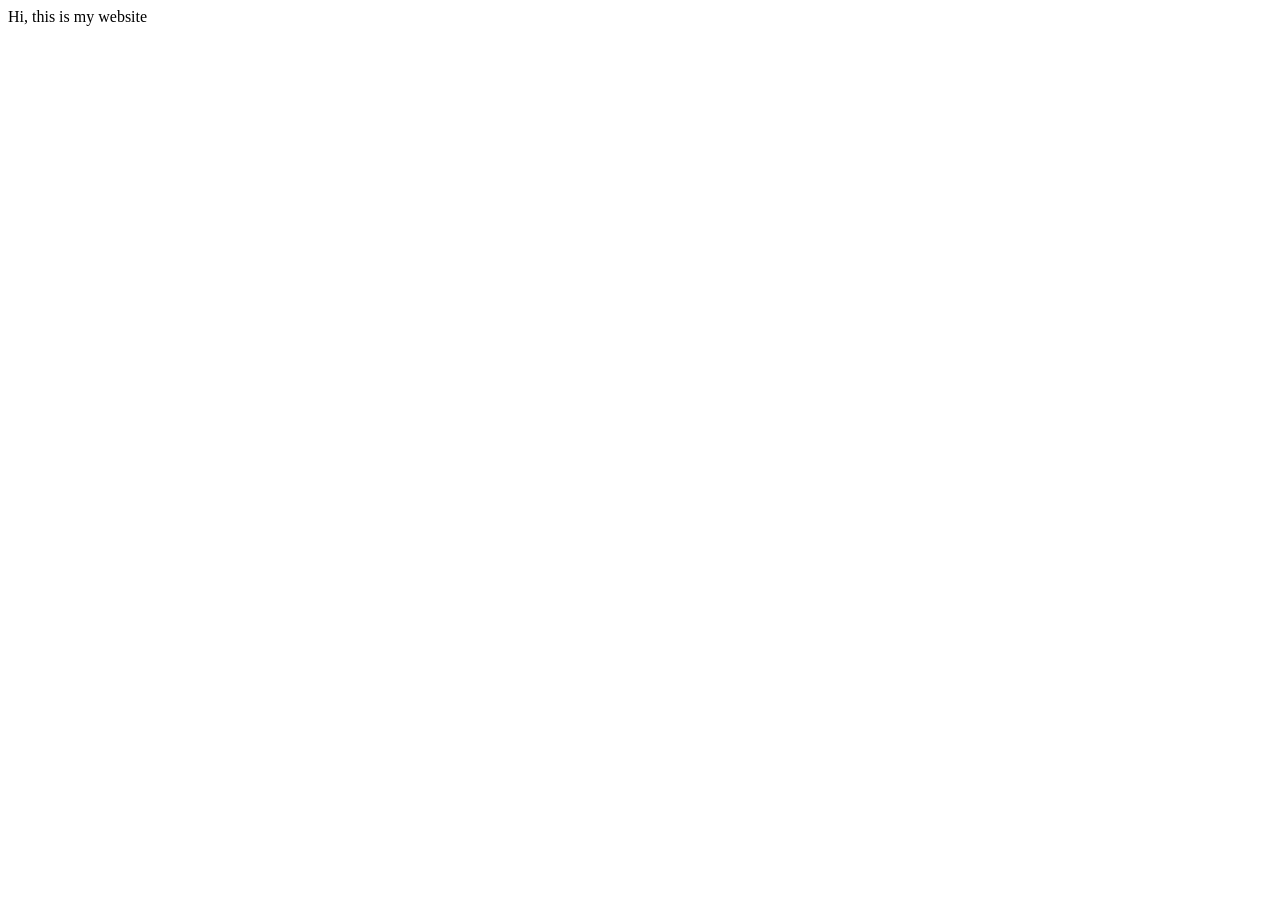
==== index.html @ ae5af2b4 "Add initial HTML structure for Arne's website" ====
<!DOCTYPE html>
<html lang="en">

<head>
    <meta charset="UTF-8">
    <meta name="viewport" content="width=device-width, initial-scale=1.0">
    <title>Arne's Website</title>
</head>

<body>
    Hi, this is my website
</body>

</html>
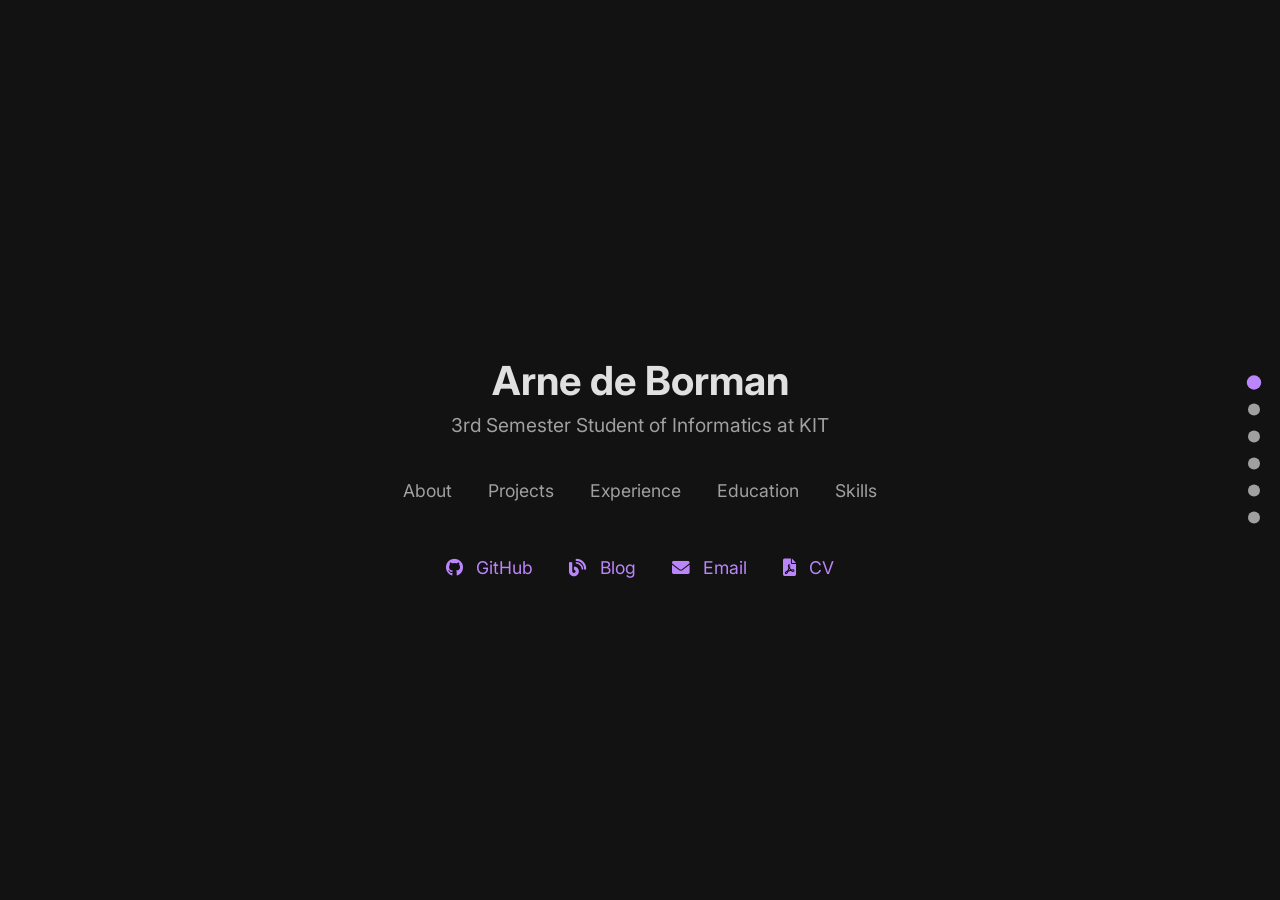
==== commit 5b0e4ff5: "Add CSS and JavaScript for smooth scrolling and navigation" ====
--- a/index.html
+++ b/index.html
@@ -4,11 +4,164 @@
 <head>
     <meta charset="UTF-8">
     <meta name="viewport" content="width=device-width, initial-scale=1.0">
-    <title>Arne's Website</title>
+    <title>Arne de Borman</title>
+    <link rel="stylesheet" href="style.css">
+    <link rel="stylesheet" href="https://cdnjs.cloudflare.com/ajax/libs/font-awesome/6.0.0-beta3/css/all.min.css"
+        integrity="sha512-Fo3rlrZj/k7ujTnHg4CGR2D7kSs0v4LLanw2qksYuRlEzO+tcaEPQogQ0KaoGN26/zrn20ImR1DfuLWnOo7aBA=="
+        crossorigin="anonymous" referrerpolicy="no-referrer" />
 </head>
 
 <body>
-    Hi, this is my website
+    <div id="side-nav"></div>
+    <main class="container">
+        <section class="page" id="home">
+            <header>
+                <h1>Arne de Borman</h1>
+                <p>3rd Semester Student of Informatics at KIT</p>
+            </header>
+            <nav class="main-nav">
+                <a href="#about">About</a>
+                <a href="#projects">Projects</a>
+                <a href="#experience">Experience</a>
+                <a href="#education">Education</a>
+                <a href="#skills">Skills</a>
+            </nav>
+            <main>
+                <section class="links">
+                    <a href="https://github.com/ArneCode" target="_blank" rel="noopener noreferrer"><i
+                            class="fab fa-github"></i> GitHub</a>
+                    <a href="https://blog.arnedebo.com" target="_blank" rel="noopener noreferrer"><i
+                            class="fas fa-blog"></i> Blog</a>
+                    <a href="mailto:arne@deborman.de"><i class="fas fa-envelope"></i> Email</a>
+                    <a href="cv.pdf" target="_blank" rel="noopener noreferrer"><i class="fas fa-file-pdf"></i> CV</a>
+                </section>
+            </main>
+        </section>
+
+        <section class="page" id="about">
+            <div class="content-section">
+                <h2>About Me</h2>
+                <p>
+                    Computer Science student at Karlsruhe Institute of Technology (KIT) with strong foundations in
+                    algorithms and theoretical computer science.
+                    Experienced in competitive programming at NWERC and GCPC level, and in backend software development
+                    using Java-based microservices.
+                    Interested in challenging software engineering problems in large-scale and performance-sensitive
+                    systems.
+                </p>
+            </div>
+        </section>
+
+        <section class="page" id="projects">
+            <div class="content-section">
+                <h2>Projects</h2>
+                <div class="card">
+                    <h3><a href="https://github.com/atigun64/electricity_price_optimizer" target="_blank"
+                            rel="noopener noreferrer">Smart-Home Optimization</a></h3>
+                    <p>Ongoing. Built an optimization engine to schedule appliance usage and EV charging under solar,
+                        battery, and grid constraints. Modeled cost minimization using simulated annealing heuristics
+                        and flow-based formulations.</p>
+                    <div class="tags">
+                        <span>Rust</span><span>Optimization Algorithms</span><span>Flow-based Formulations</span>
+                    </div>
+                </div>
+                <div class="card">
+                    <h3><a href="https://github.com/ArneCode/rust-calculator-yew" target="_blank"
+                            rel="noopener noreferrer">Rust Equation Solver & UI</a></h3>
+                    <p>Developed an automated solver that treats equations as symbolic structures. Implemented a search
+                        algorithm to identify sequences of equivalence transformations that reduce equations to their
+                        solutions, modeling human equation solving.</p>
+                    <div class="tags">
+                        <span>Rust</span><span>Symbolic Computation</span><span>WebAssembly</span>
+                    </div>
+                </div>
+                <div class="card">
+                    <h3><a href="https://github.com/ArneCode/pinball" target="_blank" rel="noopener noreferrer">Pinball
+                            Simulation</a></h3>
+                    <p>Developed an equation-based pinball simulation featuring a custom programming language for
+                        behavior definition.</p>
+                    <div class="tags">
+                        <span>Python</span><span>Physics Modeling</span><span>Custom DSL</span>
+                    </div>
+                </div>
+            </div>
+        </section>
+
+        <section class="page" id="experience">
+            <div class="content-section">
+                <h2>Experience</h2>
+                <div class="card">
+                    <h3>Working Student, Team Account</h3>
+                    <p class="card-sub-header">ITscope GmbH | June 2025 --- November 2025</p>
+                    <p>Designed and implemented automated tests for newly developed features. Extended CRM data
+                        synchronization to support new contract workflows. Improved the contract management module and
+                        migrated an existing microservice to Java 21, resolving deprecated APIs and improving
+                        maintainability.</p>
+                    <div class="tags">
+                        <span>Java</span><span>Spring Boot</span><span>Vaadin</span><span>Microservices</span>
+                    </div>
+                </div>
+                <div class="card">
+                    <h3>Trainee Software Developer</h3>
+                    <p class="card-sub-header">ITscope GmbH | September 2024 --- October 2024</p>
+                    <p>Refactored an Excel-based sales export tool, including GUI, business logic, and SQL queries.
+                        Collaborated on feature design and Java implementation within a Scrum-based development process.
+                        Revised and localized transactional email templates according to updated design specifications.
+                    </p>
+                    <div class="tags">
+                        <span>Java</span><span>SQL</span>
+                    </div>
+                </div>
+                <div class="card">
+                    <h3>Working Student, Service Calculation</h3>
+                    <p class="card-sub-header">Mlog Logistics GmbH | July 2023 and September 2023</p>
+                    <p>Revised and extended the company-wide service calculation tool in close coordination with process
+                        owners, improving correctness and maintainability.</p>
+                    <div class="tags">
+                        <span>Excel VBA</span>
+                    </div>
+                </div>
+            </div>
+        </section>
+
+        <section class="page" id="education">
+            <div class="content-section">
+                <h2>Education</h2>
+                <div class="card">
+                    <h3>Bachelor of Science in Computer Science</h3>
+                    <p class="card-sub-header">Karlsruhe Institute of Technology (KIT) | Since Winter 2024/25</p>
+                    <p>Top grades (1.0) in <em>Basic Notions of Computer Science</em>, <em>Algorithms I</em>, and
+                        <em>Theoretical Foundations of Computer Science</em>.
+                    </p>
+                </div>
+            </div>
+        </section>
+
+        <section class="page" id="skills">
+            <div class="content-section">
+                <h2>Skills</h2>
+                <div class="skills-container">
+                    <div class="skill-category">
+                        <h3>Software Development</h3>
+                        <p>Java (Spring Boot, Vaadin), Rust, Python, JavaScript, VBA, HTML/CSS, Bash, SQL</p>
+                    </div>
+                    <div class="skill-category">
+                        <h3>Competitive Programming</h3>
+                        <p>Advanced C++: algorithms, data structures and performance-oriented problem solving</p>
+                    </div>
+                    <div class="skill-category">
+                        <h3>Technologies & Tools</h3>
+                        <p>Git, Docker, MongoDB, WebAssembly</p>
+                    </div>
+                    <div class="skill-category">
+                        <h3>Languages</h3>
+                        <p>German (native), French (native), English (B2/C1)</p>
+                    </div>
+                </div>
+            </div>
+        </section>
+    </main>
+    <script src="script.js"></script>
 </body>
 
 </html>
--- a/style.css
+++ b/style.css
@@ -0,0 +1,215 @@
+@import url('https://fonts.googleapis.com/css2?family=Inter:wght@400;700&display=swap');
+
+html {
+    /* Prevent default scrollbar */
+}
+
+body {
+    background-color: #121212;
+    color: #e0e0e0;
+    font-family: 'Inter', sans-serif;
+    margin: 0;
+    text-align: center;
+    overflow: hidden;
+    /* Remove scroll-snap properties */
+}
+
+.container {
+    padding: 0;
+    width: 100%;
+    height: 100vh;
+    overflow-y: scroll;
+    scroll-snap-type: y mandatory;
+    /* Hide scrollbar for IE, Edge and Firefox */
+    -ms-overflow-style: none;
+    /* IE and Edge */
+    scrollbar-width: none;
+    /* Firefox */
+}
+
+/* Hide scrollbar for Chrome, Safari and Opera */
+.container::-webkit-scrollbar {
+    display: none;
+}
+
+.page {
+    height: 100vh;
+    scroll-snap-align: start;
+    display: flex;
+    flex-direction: column;
+    justify-content: center;
+    align-items: center;
+    padding: 2rem;
+    box-sizing: border-box;
+    position: relative;
+    /* Added for positioning context */
+}
+
+header {
+    text-align: center;
+}
+
+header h1 {
+    font-size: 2.5rem;
+    margin-bottom: 0.5rem;
+}
+
+header p {
+    font-size: 1.2rem;
+    color: #a0a0a0;
+    margin-top: 0;
+}
+
+.main-nav {
+    margin-top: 1.5rem;
+    margin-bottom: 1.5rem;
+}
+
+.main-nav a {
+    color: #a0a0a0;
+    text-decoration: none;
+    font-size: 1.1rem;
+    margin: 0 1rem;
+    transition: color 0.3s ease;
+}
+
+.main-nav a:hover,
+.main-nav a:focus {
+    color: #bb86fc;
+}
+
+.links {
+    margin-top: 2rem;
+}
+
+.links a {
+    color: #bb86fc;
+    text-decoration: none;
+    font-size: 1.1rem;
+    margin: 0 1rem;
+    transition: color 0.3s ease;
+}
+
+.links a:hover,
+.links a:focus {
+    color: #3700b3;
+}
+
+.links a i {
+    margin-right: 0.5rem;
+}
+
+.content-section {
+    margin-top: 0;
+    text-align: left;
+    max-width: 800px;
+    margin-left: auto;
+    margin-right: auto;
+    width: 100%;
+    overflow-y: auto;
+}
+
+.content-section h2 {
+    font-size: 2rem;
+    color: #bb86fc;
+    border-bottom: 2px solid #bb86fc;
+    padding-bottom: 0.5rem;
+    margin-bottom: 1.5rem;
+}
+
+.card {
+    background-color: #1e1e1e;
+    border-radius: 8px;
+    padding: 1.5rem;
+    margin-bottom: 1.5rem;
+    border-left: 4px solid #bb86fc;
+}
+
+.card h3 {
+    margin-top: 0;
+    margin-bottom: 0.25rem;
+    font-size: 1.4rem;
+}
+
+.card h3 a {
+    color: #e0e0e0;
+    text-decoration: none;
+    transition: color 0.3s ease;
+}
+
+.card h3 a:hover {
+    color: #bb86fc;
+}
+
+.card-sub-header {
+    color: #a0a0a0;
+    font-size: 1rem;
+    margin-top: 0;
+    margin-bottom: 1rem;
+}
+
+.card p {
+    line-height: 1.6;
+}
+
+.tags {
+    margin-top: 1rem;
+}
+
+.tags span {
+    display: inline-block;
+    background-color: #333;
+    color: #e0e0e0;
+    padding: 0.3rem 0.7rem;
+    border-radius: 15px;
+    font-size: 0.9rem;
+    margin-right: 0.5rem;
+    margin-bottom: 0.5rem;
+}
+
+.skills-container {
+    display: grid;
+    grid-template-columns: repeat(auto-fit, minmax(250px, 1fr));
+    gap: 1.5rem;
+}
+
+.skill-category h3 {
+    font-size: 1.2rem;
+    color: #e0e0e0;
+    margin-bottom: 0.5rem;
+}
+
+.skill-category p {
+    margin-top: 0;
+    color: #a0a0a0;
+    line-height: 1.5;
+}
+
+#side-nav {
+    position: fixed;
+    right: 20px;
+    top: 50%;
+    transform: translateY(-50%);
+    z-index: 1000;
+    display: flex;
+    flex-direction: column;
+    gap: 15px;
+}
+
+.nav-dot {
+    width: 12px;
+    height: 12px;
+    background-color: #a0a0a0;
+    border-radius: 50%;
+    cursor: pointer;
+    transition: background-color 0.3s ease, transform 0.3s ease;
+}
+
+.nav-dot:hover {
+    background-color: #bb86fc;
+}
+
+.nav-dot.active {
+    background-color: #bb86fc;
+    transform: scale(1.2);
+}
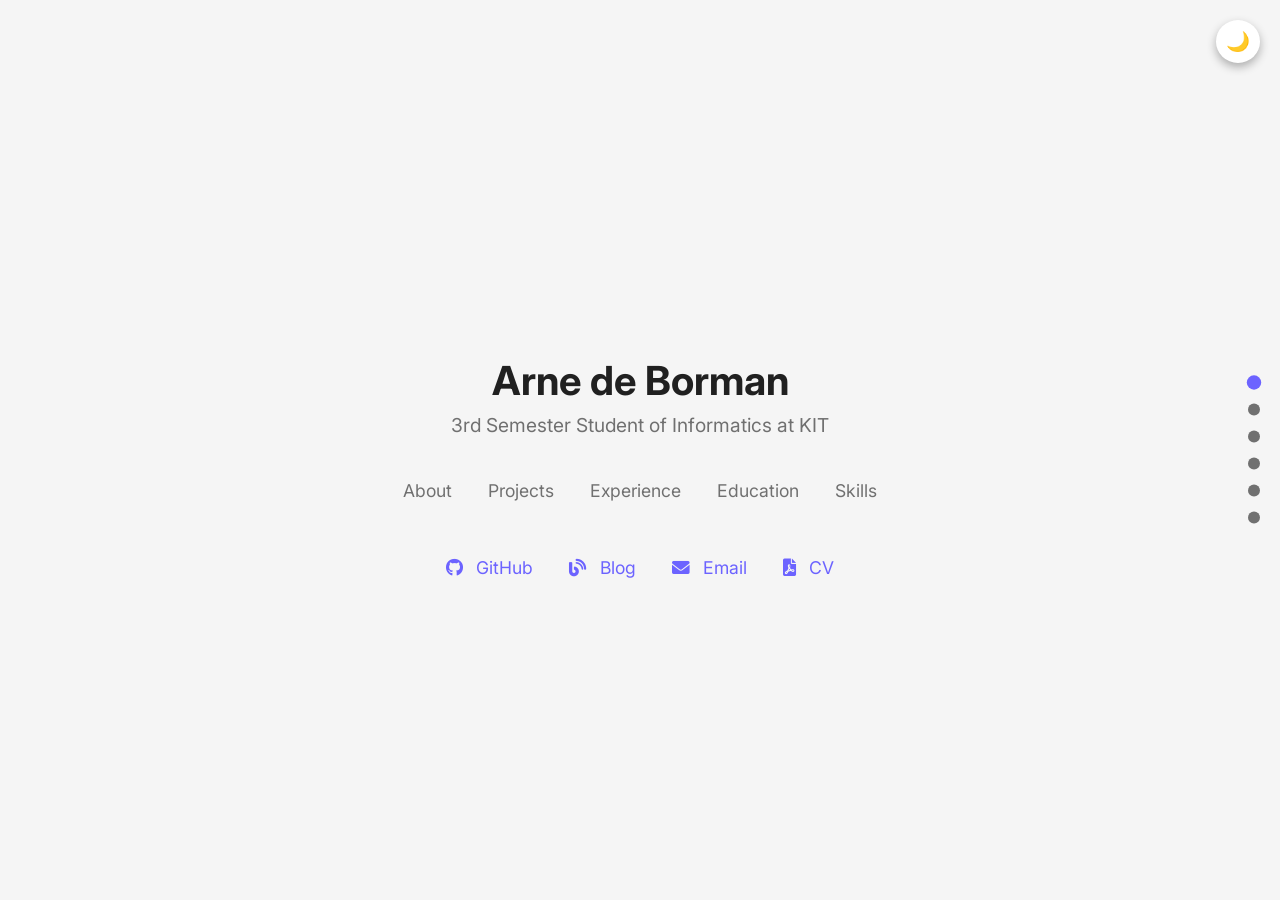
==== commit 6cd64662: "Implement dark mode and theme toggle button; update styles for improved accessibility" ====
--- a/index.html
+++ b/index.html
@@ -12,9 +12,11 @@
 </head>
 
 <body>
+
     <div id="side-nav"></div>
     <main class="container">
         <section class="page" id="home">
+            <button id="theme-toggle"></button>
             <header>
                 <h1>Arne de Borman</h1>
                 <p>3rd Semester Student of Informatics at KIT</p>
--- a/style.css
+++ b/style.css
@@ -1,12 +1,29 @@
 @import url('https://fonts.googleapis.com/css2?family=Inter:wght@400;700&display=swap');
 
-html {
-    /* Prevent default scrollbar */
+:root {
+    /* Dark Mode (Default) */
+    --bg-color: #121212;
+    --card-bg: #1e1e1e;
+    --text-main: #e0e0e0;
+    --text-dim: #a0a0a0;
+    --accent: #bb86fc;
+    --accent-hover: #3700b3;
+    --tag-bg: #333333;
+}
+
+[data-theme="light"] {
+    --bg-color: #f5f5f5;
+    --card-bg: #ffffff;
+    --text-main: #202020;
+    --text-dim: #707070;
+    --accent: #6c63ff;
+    --accent-hover: #5146d8;
+    --tag-bg: #e8e8ff;
 }
 
 body {
-    background-color: #121212;
-    color: #e0e0e0;
+    background-color: var(--bg-color);
+    color: var(--text-main);
     font-family: 'Inter', sans-serif;
     margin: 0;
     text-align: center;
@@ -19,7 +36,8 @@
     width: 100%;
     height: 100vh;
     overflow-y: scroll;
-    scroll-snap-type: y mandatory;
+    scroll-snap-type: none;
+    scroll-behavior: smooth;
     /* Hide scrollbar for IE, Edge and Firefox */
     -ms-overflow-style: none;
     /* IE and Edge */
@@ -34,7 +52,7 @@
 
 .page {
     height: 100vh;
-    scroll-snap-align: start;
+    scroll-snap-align: center;
     display: flex;
     flex-direction: column;
     justify-content: center;
@@ -56,7 +74,7 @@
 
 header p {
     font-size: 1.2rem;
-    color: #a0a0a0;
+    color: var(--text-dim);
     margin-top: 0;
 }
 
@@ -66,7 +84,7 @@
 }
 
 .main-nav a {
-    color: #a0a0a0;
+    color: var(--text-dim);
     text-decoration: none;
     font-size: 1.1rem;
     margin: 0 1rem;
@@ -75,7 +93,7 @@
 
 .main-nav a:hover,
 .main-nav a:focus {
-    color: #bb86fc;
+    color: var(--accent);
 }
 
 .links {
@@ -83,7 +101,7 @@
 }
 
 .links a {
-    color: #bb86fc;
+    color: var(--accent);
     text-decoration: none;
     font-size: 1.1rem;
     margin: 0 1rem;
@@ -92,7 +110,7 @@
 
 .links a:hover,
 .links a:focus {
-    color: #3700b3;
+    color: var(--accent-hover);
 }
 
 .links a i {
@@ -111,18 +129,18 @@
 
 .content-section h2 {
     font-size: 2rem;
-    color: #bb86fc;
-    border-bottom: 2px solid #bb86fc;
+    color: var(--accent);
+    border-bottom: 2px solid var(--accent);
     padding-bottom: 0.5rem;
     margin-bottom: 1.5rem;
 }
 
 .card {
-    background-color: #1e1e1e;
+    background-color: var(--card-bg);
     border-radius: 8px;
     padding: 1.5rem;
     margin-bottom: 1.5rem;
-    border-left: 4px solid #bb86fc;
+    border-left: 4px solid var(--accent);
 }
 
 .card h3 {
@@ -132,17 +150,17 @@
 }
 
 .card h3 a {
-    color: #e0e0e0;
+    color: var(--text-main);
     text-decoration: none;
     transition: color 0.3s ease;
 }
 
 .card h3 a:hover {
-    color: #bb86fc;
+    color: var(--accent);
 }
 
 .card-sub-header {
-    color: #a0a0a0;
+    color: var(--text-dim);
     font-size: 1rem;
     margin-top: 0;
     margin-bottom: 1rem;
@@ -158,8 +176,8 @@
 
 .tags span {
     display: inline-block;
-    background-color: #333;
-    color: #e0e0e0;
+    background-color: var(--tag-bg);
+    color: var(--text-main);
     padding: 0.3rem 0.7rem;
     border-radius: 15px;
     font-size: 0.9rem;
@@ -175,13 +193,13 @@
 
 .skill-category h3 {
     font-size: 1.2rem;
-    color: #e0e0e0;
+    color: var(--text-main);
     margin-bottom: 0.5rem;
 }
 
 .skill-category p {
     margin-top: 0;
-    color: #a0a0a0;
+    color: var(--text-dim);
     line-height: 1.5;
 }
 
@@ -199,17 +217,32 @@
 .nav-dot {
     width: 12px;
     height: 12px;
-    background-color: #a0a0a0;
+    background-color: var(--text-dim);
     border-radius: 50%;
     cursor: pointer;
     transition: background-color 0.3s ease, transform 0.3s ease;
 }
 
 .nav-dot:hover {
-    background-color: #bb86fc;
+    background-color: var(--accent);
 }
 
 .nav-dot.active {
-    background-color: #bb86fc;
+    background-color: var(--accent);
     transform: scale(1.2);
+}
+
+#theme-toggle {
+    position: fixed;
+    top: 20px;
+    right: 20px;
+    padding: 10px;
+    border-radius: 50%;
+    border: none;
+    background: var(--card-bg);
+    color: var(--text-main);
+    cursor: pointer;
+    font-size: 1.2rem;
+    box-shadow: 0 4px 10px rgba(0, 0, 0, 0.3);
+    z-index: 1001;
 }
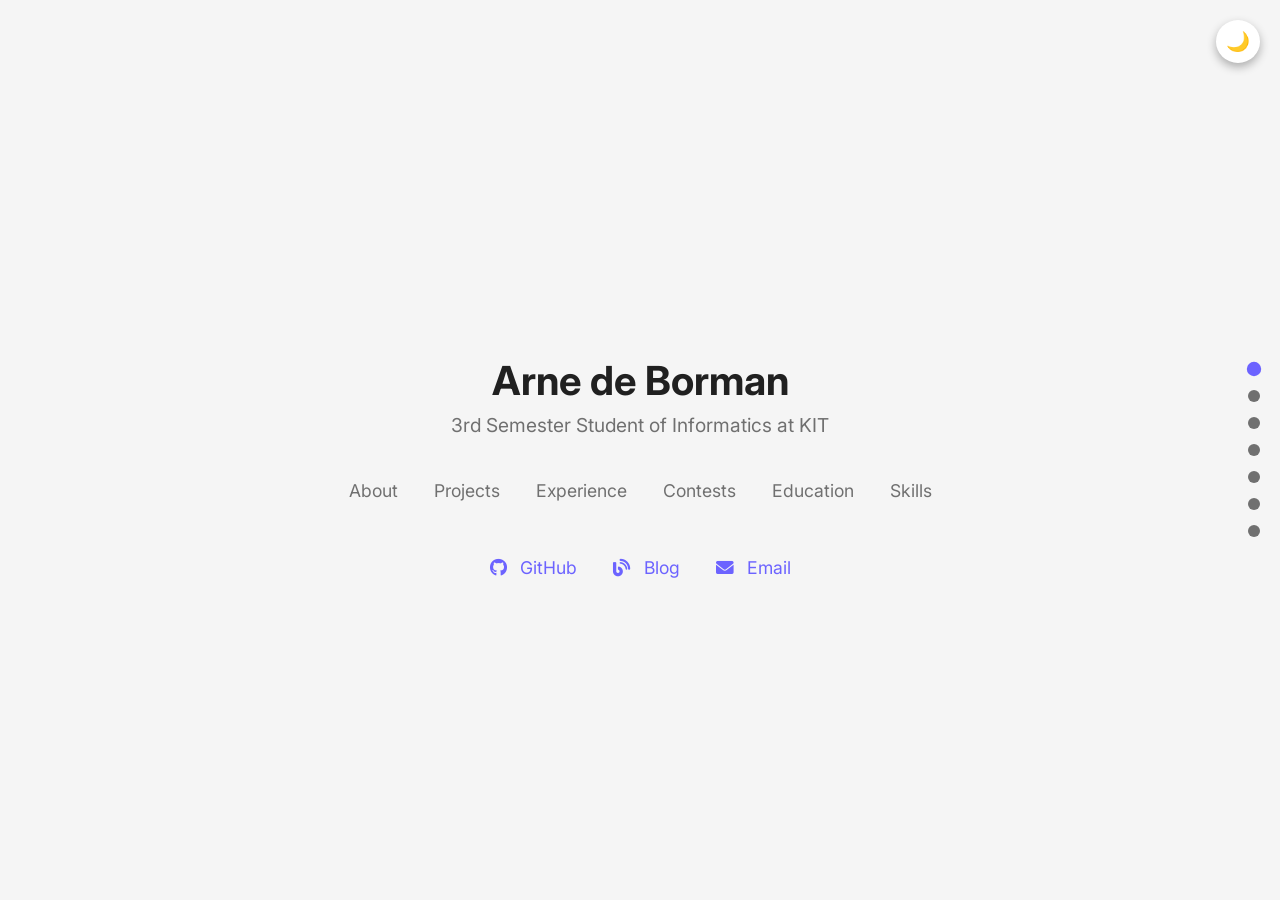
==== commit 1fa77ba0: "Add contests section to showcase competitive programming achievements; update project links and desc" ====
--- a/index.html
+++ b/index.html
@@ -25,6 +25,7 @@
                 <a href="#about">About</a>
                 <a href="#projects">Projects</a>
                 <a href="#experience">Experience</a>
+                <a href="#contests">Contests</a>
                 <a href="#education">Education</a>
                 <a href="#skills">Skills</a>
             </nav>
@@ -35,7 +36,6 @@
                     <a href="https://blog.arnedebo.com" target="_blank" rel="noopener noreferrer"><i
                             class="fas fa-blog"></i> Blog</a>
                     <a href="mailto:arne@deborman.de"><i class="fas fa-envelope"></i> Email</a>
-                    <a href="cv.pdf" target="_blank" rel="noopener noreferrer"><i class="fas fa-file-pdf"></i> CV</a>
                 </section>
             </main>
         </section>
@@ -58,28 +58,42 @@
             <div class="content-section">
                 <h2>Projects</h2>
                 <div class="card">
-                    <h3><a href="https://github.com/atigun64/electricity_price_optimizer" target="_blank"
+                    <a href="https://github.com/ArneCode/strompreis-optimierer" target="_blank"
+                        rel="noopener noreferrer" class="card-github"><i class="fab fa-github"></i></a>
+                    <h3><a href="https://github.com/ArneCode/strompreis-optimierer" target="_blank"
                             rel="noopener noreferrer">Smart-Home Optimization</a></h3>
-                    <p>Ongoing. Built an optimization engine to schedule appliance usage and EV charging under solar,
-                        battery, and grid constraints. Modeled cost minimization using simulated annealing heuristics
-                        and flow-based formulations.</p>
-                    <div class="tags">
-                        <span>Rust</span><span>Optimization Algorithms</span><span>Flow-based Formulations</span>
-                    </div>
-                </div>
-                <div class="card">
+                    <p class="card-sub-header">2026 · University Project · Team of 5</p>
+                    <p>Co-designed and built a web platform for smart-home energy management. Responsibilities included
+                        co-designing the system architecture (Python/FastAPI backend + Rust optimization core),
+                        implementing the PyO3 bridge between the two components, and developing the core optimization
+                        logic — a hybrid of Simulated Annealing and Min-Cost-Max-Flow that produces 24-hour schedules
+                        minimizing electricity costs under solar, battery, and grid constraints. Also handled the
+                        database layer with SQLAlchemy, including schema design and data persistence for devices and
+                        energy plans.</p>
+                    <div class="tags">
+                        <span>Rust</span><span>Python</span><span>FastAPI</span><span>PyO3</span>
+                        <span>SQLAlchemy</span><span>Simulated Annealing</span><span>Min-Cost-Max-Flow</span>
+                    </div>
+                </div>
+                <div class="card">
+                    <a href="https://github.com/ArneCode/rust-calculator-yew" target="_blank" rel="noopener noreferrer"
+                        class="card-github"><i class="fab fa-github"></i></a>
                     <h3><a href="https://github.com/ArneCode/rust-calculator-yew" target="_blank"
-                            rel="noopener noreferrer">Rust Equation Solver & UI</a></h3>
+                            rel="noopener noreferrer">Rust Equation Solver</a></h3>
+                    <p class="card-sub-header">2023 · Personal Project</p>
                     <p>Developed an automated solver that treats equations as symbolic structures. Implemented a search
                         algorithm to identify sequences of equivalence transformations that reduce equations to their
-                        solutions, modeling human equation solving.</p>
+                        solutions, modeling the step-by-step process of human equation solving.</p>
                     <div class="tags">
                         <span>Rust</span><span>Symbolic Computation</span><span>WebAssembly</span>
                     </div>
                 </div>
                 <div class="card">
+                    <a href="https://github.com/ArneCode/pinball" target="_blank" rel="noopener noreferrer"
+                        class="card-github"><i class="fab fa-github"></i></a>
                     <h3><a href="https://github.com/ArneCode/pinball" target="_blank" rel="noopener noreferrer">Pinball
                             Simulation</a></h3>
+                    <p class="card-sub-header">2024 · Personal Project</p>
                     <p>Developed an equation-based pinball simulation featuring a custom programming language for
                         behavior definition.</p>
                     <div class="tags">
@@ -94,10 +108,10 @@
                 <h2>Experience</h2>
                 <div class="card">
                     <h3>Working Student, Team Account</h3>
-                    <p class="card-sub-header">ITscope GmbH | June 2025 --- November 2025</p>
+                    <p class="card-sub-header">ITscope GmbH | June 2025 – November 2025</p>
                     <p>Designed and implemented automated tests for newly developed features. Extended CRM data
-                        synchronization to support new contract workflows. Improved the contract management module and
-                        migrated an existing microservice to Java 21, resolving deprecated APIs and improving
+                        synchronization to support new contract workflows. Improved the contract management module
+                        and migrated an existing microservice to Java 21, resolving deprecated APIs and improving
                         maintainability.</p>
                     <div class="tags">
                         <span>Java</span><span>Spring Boot</span><span>Vaadin</span><span>Microservices</span>
@@ -105,7 +119,7 @@
                 </div>
                 <div class="card">
                     <h3>Trainee Software Developer</h3>
-                    <p class="card-sub-header">ITscope GmbH | September 2024 --- October 2024</p>
+                    <p class="card-sub-header">ITscope GmbH | September 2024 – October 2024</p>
                     <p>Refactored an Excel-based sales export tool, including GUI, business logic, and SQL queries.
                         Collaborated on feature design and Java implementation within a Scrum-based development process.
                         Revised and localized transactional email templates according to updated design specifications.
@@ -117,10 +131,43 @@
                 <div class="card">
                     <h3>Working Student, Service Calculation</h3>
                     <p class="card-sub-header">Mlog Logistics GmbH | July 2023 and September 2023</p>
-                    <p>Revised and extended the company-wide service calculation tool in close coordination with process
-                        owners, improving correctness and maintainability.</p>
+                    <p>Revised and extended the company-wide service calculation tool in close coordination with
+                        process owners, improving correctness and maintainability.</p>
                     <div class="tags">
                         <span>Excel VBA</span>
+                    </div>
+                </div>
+            </div>
+        </section>
+
+        <section class="page" id="contests">
+            <div class="content-section">
+                <h2>Contests</h2>
+                <div class="card">
+                    <h3>NWERC 2025 — 23rd Place</h3>
+                    <p class="card-sub-header">Northwestern Europe Regional Contest · 2025 · Team: KITset</p>
+                    <p>Competed in one of Europe's most prestigious ICPC regional contests, placing 23rd out of all
+                        participating teams from universities across Northwestern Europe.</p>
+                    <div class="tags">
+                        <span>ICPC</span><span>C++</span><span>Competitive Programming</span>
+                    </div>
+                </div>
+                <div class="card">
+                    <h3>Wintercontest 2026 — 5th Place</h3>
+                    <p class="card-sub-header">German Nationwide Contest · 2026 · Team: KITset</p>
+                    <p>Placed 5th in a nationwide German competitive programming contest.</p>
+                    <div class="tags">
+                        <span>C++</span><span>Competitive Programming</span>
+                    </div>
+                </div>
+                <div class="card">
+                    <h3>GCPC 2025 — 7th Place</h3>
+                    <p class="card-sub-header">German Collegiate Programming Contest · July 2025 · Team: Team Above
+                        Stole
+                        Our Solutions</p>
+                    <p>Placed 7th at the German Collegiate Programming Contest.</p>
+                    <div class="tags">
+                        <span>ICPC</span><span>C++</span><span>Competitive Programming</span>
                     </div>
                 </div>
             </div>
@@ -153,7 +200,7 @@
                     </div>
                     <div class="skill-category">
                         <h3>Technologies & Tools</h3>
-                        <p>Git, Docker, MongoDB, WebAssembly</p>
+                        <p>Git, Docker, MongoDB, WebAssembly, FastAPI, SQLAlchemy, PyO3</p>
                     </div>
                     <div class="skill-category">
                         <h3>Languages</h3>
--- a/style.css
+++ b/style.css
@@ -51,7 +51,7 @@
 }
 
 .page {
-    height: 100vh;
+    min-height: 100vh;
     scroll-snap-align: center;
     display: flex;
     flex-direction: column;
@@ -141,6 +141,7 @@
     padding: 1.5rem;
     margin-bottom: 1.5rem;
     border-left: 4px solid var(--accent);
+    position: relative;
 }
 
 .card h3 {
@@ -245,4 +246,87 @@
     font-size: 1.2rem;
     box-shadow: 0 4px 10px rgba(0, 0, 0, 0.3);
     z-index: 1001;
+}
+
+/* ── Mobile fixes ── */
+@media (max-width: 768px) {
+
+    /* 1. Fix the notorious mobile 100vh / address-bar bug */
+    .container {
+        height: 100dvh;
+        /* dynamic viewport height where supported */
+    }
+
+    /* 2. Let content-heavy pages grow beyond one screen */
+    .page {
+        height: auto;
+        min-height: 100dvh;
+        padding: 4rem 1.25rem 2rem;
+        /* extra top padding so content clears the toggle btn */
+    }
+
+    /* 3. Hide side nav – there's no room for it */
+    #side-nav {
+        display: none;
+    }
+
+    /* 4. Move theme toggle so it doesn't overlap nav links */
+    #theme-toggle {
+        top: 12px;
+        right: 12px;
+    }
+
+    /* 5. Scale down headline */
+    header h1 {
+        font-size: 1.8rem;
+    }
+
+    header p {
+        font-size: 1rem;
+    }
+
+    /* 6. Stack nav links vertically */
+    .main-nav {
+        display: flex;
+        flex-wrap: wrap;
+        justify-content: center;
+        gap: 0.5rem;
+    }
+
+    .main-nav a {
+        margin: 0;
+        font-size: 0.95rem;
+    }
+
+    /* 7. Section headings */
+    .content-section h2 {
+        font-size: 1.5rem;
+    }
+
+    /* 8. Cards */
+    .card {
+        padding: 1rem;
+    }
+
+    .card h3 {
+        font-size: 1.15rem;
+    }
+
+    /* 9. Skills grid – single column on small screens */
+    .skills-container {
+        grid-template-columns: 1fr;
+    }
+}
+
+.card-github {
+    position: absolute;
+    top: 1.5rem;
+    right: 1.5rem;
+    color: var(--text-dim);
+    font-size: 1.4rem;
+    transition: color 0.3s ease;
+}
+
+.card-github:hover {
+    color: var(--accent);
 }
